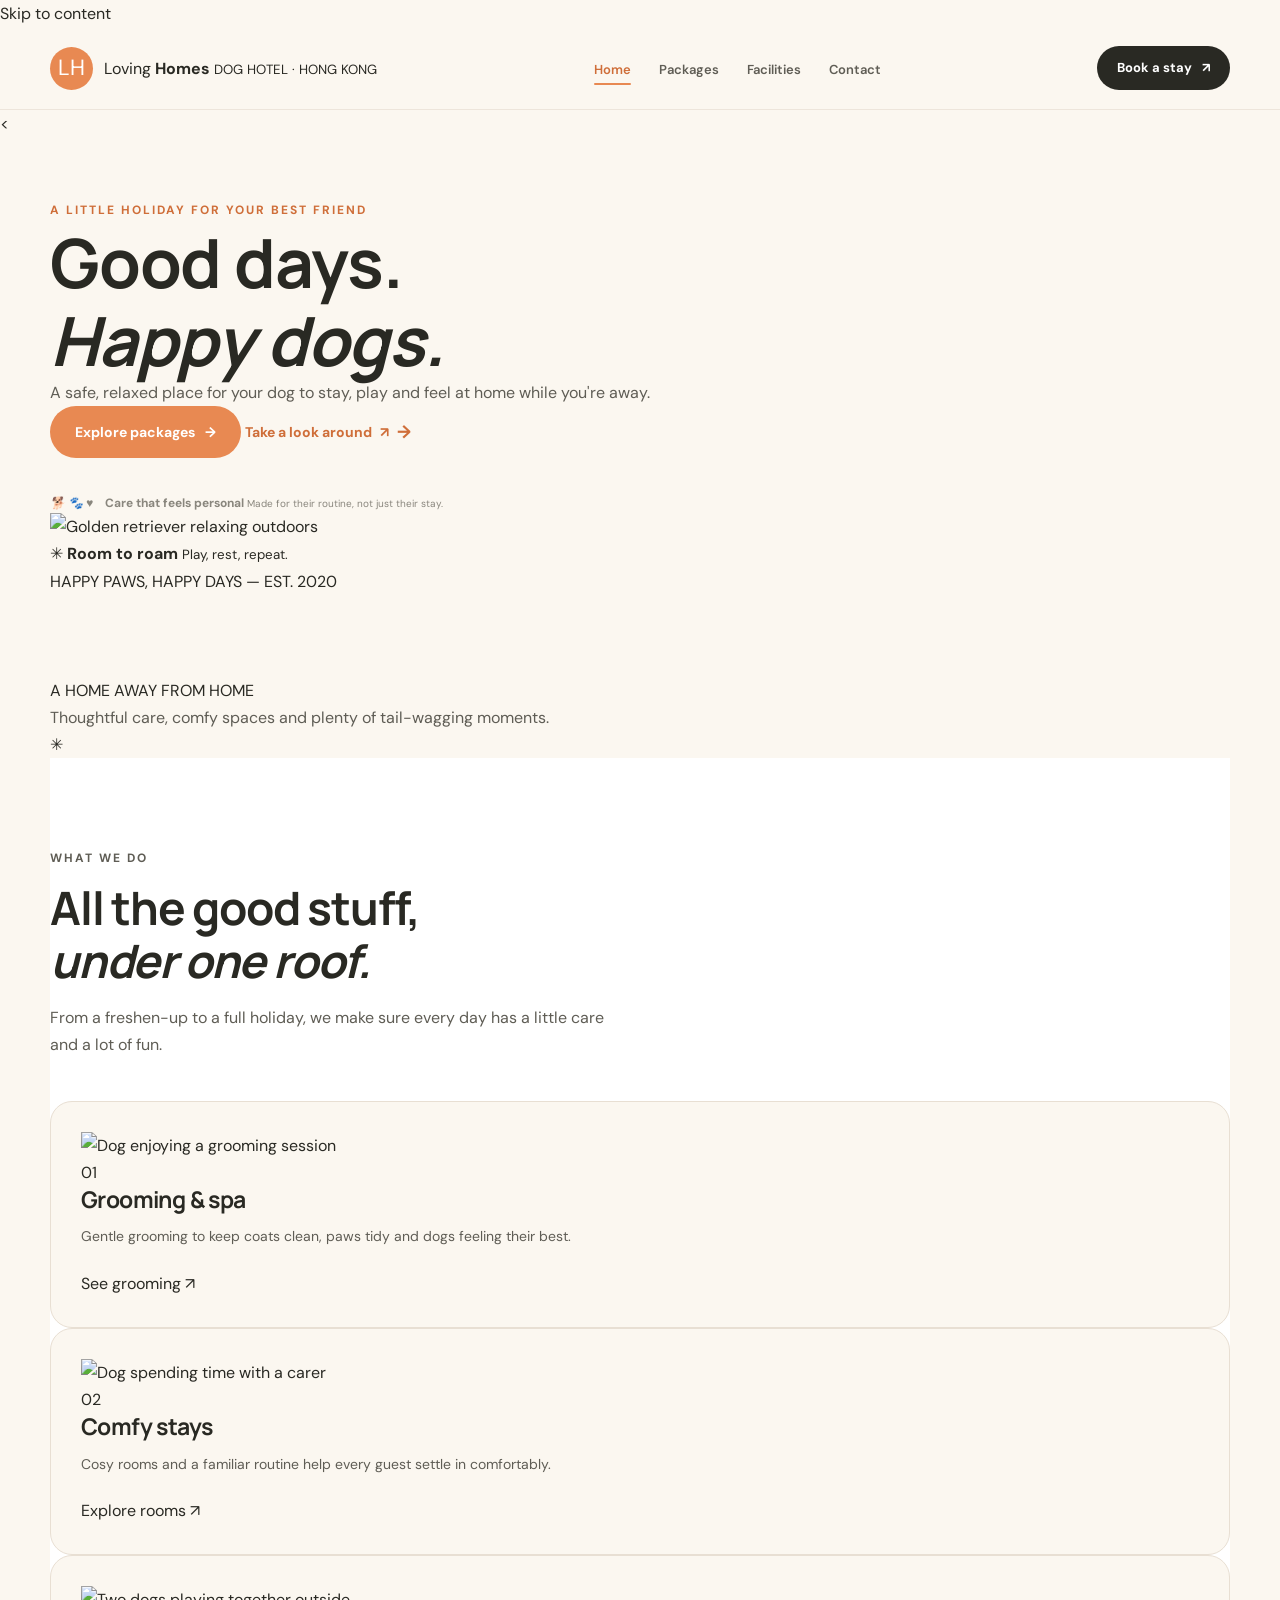
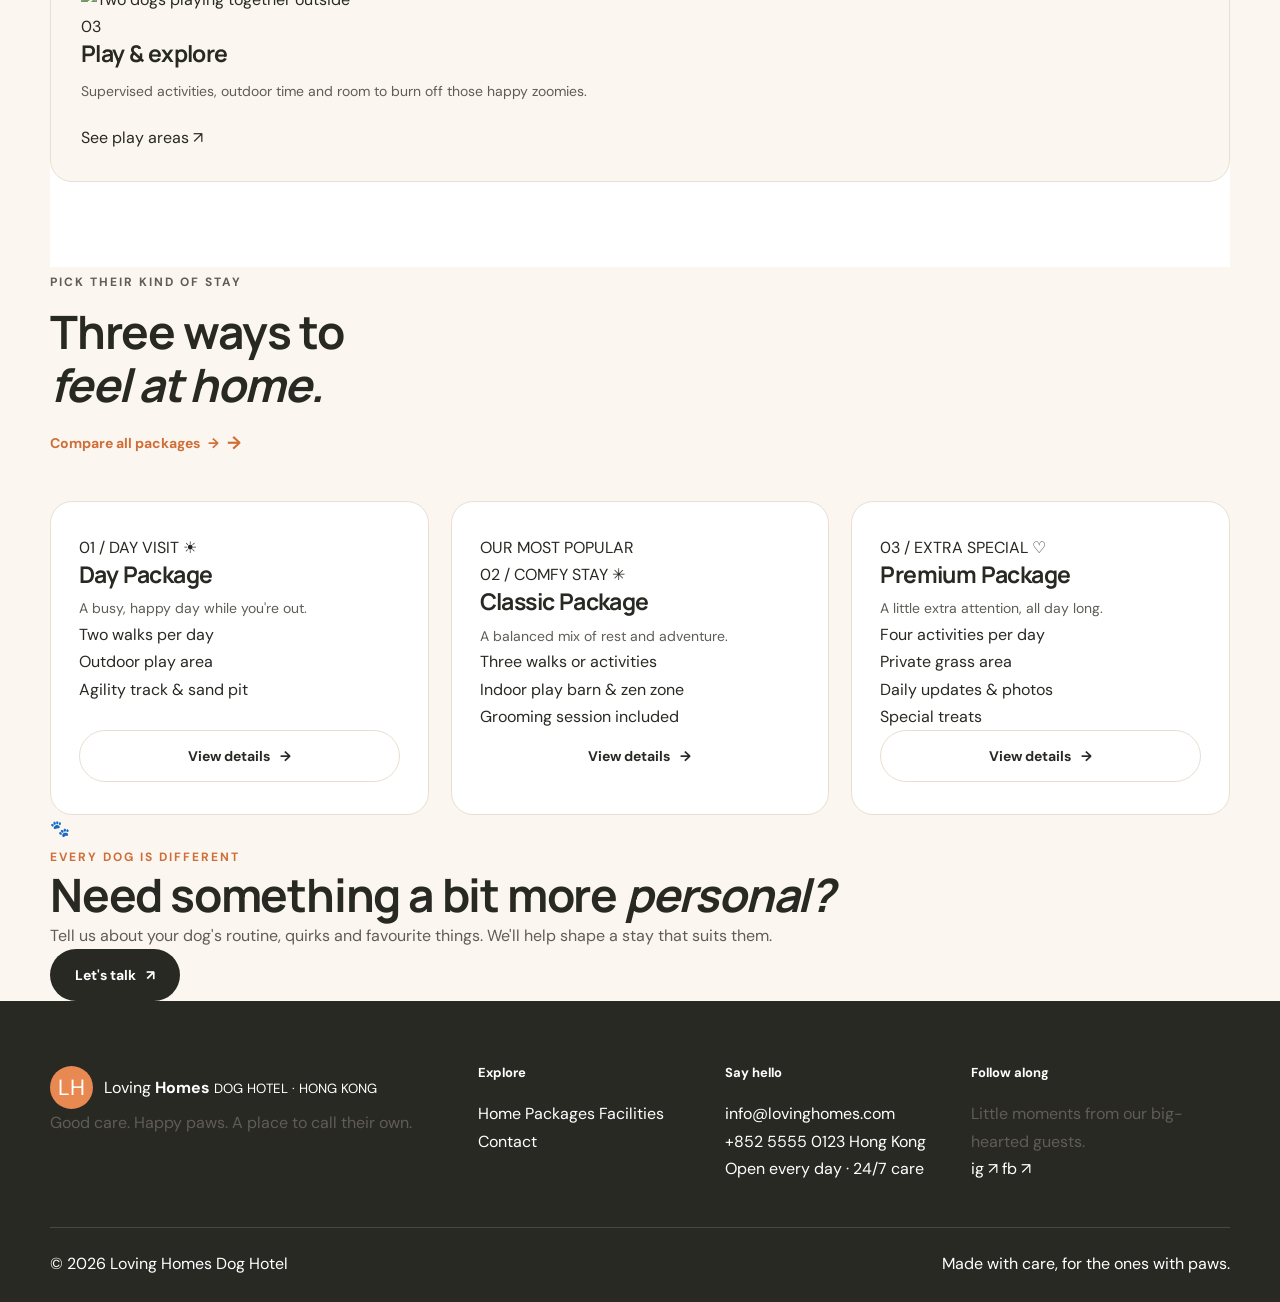
==== index.html @ 7768d205 "Add files via upload" ====
<!DOCTYPE html>
<html lang="en">
<head>
    <meta charset="UTF-8">
    <meta name="viewport" content="width=device-width, initial-scale=1.0">
    <meta name="description" content="Loving Homes is a caring dog hotel in Hong Kong, offering comfortable stays, grooming and play facilities.">

    <title>Loving Homes | Dog Hotel in Hong Kong</title>

    <link rel="preconnect" href="https://fonts.googleapis.com">
    <link rel="preconnect" href="https://fonts.gstatic.com" crossorigin>

    <link href="https://fonts.googleapis.com/css2?family=DM+Sans:wght@400;500;600;700&family=Manrope:wght@500;600;700;800&display=swap" rel="stylesheet">

    <link rel="stylesheet" href="style.css">
    <script src="script.js" defer></script>
</head>

<body>

    <a class="skip-link" href="#main">Skip to content</a>

   
    <header class="site-header">
        <nav class="nav container" aria-label="Main navigation">

            <a class="brand" href="index.html" aria-label="Loving Homes home">
                <span class="brand-mark">LH</span>

                <span>
                    Loving <b>Homes</b>
                    <small>DOG HOTEL · HONG KONG</small>
                </span>
            </a>

            <button
                class="menu-toggle"
                type="button"
                aria-expanded="false"
                aria-controls="nav-links"
                aria-label="Open navigation">

                <span></span>
                <span></span>
                <span></span>

            </button>

            <ul class="nav-links" id="nav-links">
                <li><a class="active" href="index.html">Home</a></li>
                <li><a href="packages.html">Packages</a></li>
                <li><a href="facilities.html">Facilities</a></li>
                <li><a href="contact.html">Contact</a></li>
            </ul>

            <a class="button button-dark nav-cta" href="contact.html#message">
                Book a stay <span aria-hidden="true">↗</span>
            </a>

        </nav>
    </header>


    <main id="main">

        <
        <section class="home-hero container">

            <div class="hero-copy">

                <p class="eyebrow">
                    <span class="eyebrow-dot"></span>
                    A little holiday for your best friend
                </p>

                <h1>
                    Good days.<br>
                    <em>Happy dogs.</em>
                </h1>

                <p class="hero-intro">
                    A safe, relaxed place for your dog to stay, play
                    and feel at home while you're away.
                </p>

                <div class="button-row">

                    <a class="button button-orange" href="packages.html">
                        Explore packages
                        <span aria-hidden="true">→</span>
                    </a>

                    <a class="text-link" href="facilities.html">
                        Take a look around
                        <span aria-hidden="true">↗</span>
                    </a>

                </div>

                <div class="hero-note">

                    <span class="avatar-stack" aria-hidden="true">
                        <i>🐕</i>
                        <i>🐾</i>
                        <i>♥</i>
                    </span>

                    <span>
                        <b>Care that feels personal</b>
                        <small>
                            Made for their routine, not just their stay.
                        </small>
                    </span>

                </div>

            </div>

            <div class="hero-visual">

                <img
                    src="https://images.unsplash.com/photo-1552053831-71594a27632d?auto=format&fit=crop&w=1200&q=85"
                    alt="Golden retriever relaxing outdoors">

                <div class="photo-tag">

                    <span class="tag-icon">✳</span>

                    <span>
                        <b>Room to roam</b>
                        <small>Play, rest, repeat.</small>
                    </span>

                </div>

                <div class="vertical-note">
                    HAPPY PAWS, HAPPY DAYS — EST. 2020
                </div>

            </div>

        </section>


        
        <section class="intro-strip">

            <div class="container strip-inner">

                <span class="strip-label">
                    A HOME AWAY FROM HOME
                </span>

                <p>
                    Thoughtful care, comfy spaces and plenty of
                    tail-wagging moments.
                </p>

                <span class="strip-scribble" aria-hidden="true">✳</span>

            </div>

        </section>


        
        <section class="section container services-section">

            <div class="section-heading">

                <div>
                    <p class="eyebrow">What we do</p>

                    <h2>
                        All the good stuff,<br>
                        <em>under one roof.</em>
                    </h2>
                </div>

                <p class="section-description">
                    From a freshen-up to a full holiday, we make sure
                    every day has a little care and a lot of fun.
                </p>

            </div>


            <div class="service-grid">

                
                <article class="service-card">

                    <div class="service-image">

                        <img
                            src="https://images.unsplash.com/photo-1516734212186-a967f81ad0d7?auto=format&fit=crop&w=800&q=80"
                            alt="Dog enjoying a grooming session"
                            loading="lazy">

                        <span class="number">01</span>

                    </div>

                    <div class="service-copy">

                        <h3>Grooming &amp; spa</h3>

                        <p>
                            Gentle grooming to keep coats clean,
                            paws tidy and dogs feeling their best.
                        </p>

                        <a class="arrow-link" href="facilities.html#grooming">
                            See grooming <span>↗</span>
                        </a>

                    </div>

                </article>


                
                <article class="service-card">

                    <div class="service-image">

                        <img
                            src="https://images.unsplash.com/photo-1601758228041-f3b2795255f1?auto=format&fit=crop&w=800&q=80"
                            alt="Dog spending time with a carer"
                            loading="lazy">

                        <span class="number">02</span>

                    </div>

                    <div class="service-copy">

                        <h3>Comfy stays</h3>

                        <p>
                            Cosy rooms and a familiar routine help
                            every guest settle in comfortably.
                        </p>

                        <a class="arrow-link" href="facilities.html#rooms">
                            Explore rooms <span>↗</span>
                        </a>

                    </div>

                </article>


                
                <article class="service-card">

                    <div class="service-image">

                        <img
                            src="https://images.unsplash.com/photo-1548199973-03cce0bbc87b?auto=format&fit=crop&w=800&q=80"
                            alt="Two dogs playing together outside"
                            loading="lazy">

                        <span class="number">03</span>

                    </div>

                    <div class="service-copy">

                        <h3>Play &amp; explore</h3>

                        <p>
                            Supervised activities, outdoor time and
                            room to burn off those happy zoomies.
                        </p>

                        <a class="arrow-link" href="facilities.html#play">
                            See play areas <span>↗</span>
                        </a>

                    </div>

                </article>

            </div>

        </section>


        
        <section class="package-preview">

            <div class="container">

                <div class="section-heading">

                    <div>
                        <p class="eyebrow">Pick their kind of stay</p>

                        <h2>
                            Three ways to<br>
                            <em>feel at home.</em>
                        </h2>
                    </div>

                    <a class="text-link desktop-link" href="packages.html">
                        Compare all packages <span>→</span>
                    </a>

                </div>


                <div class="package-grid">

                    
                    <article class="package-card">

                        <div class="package-top">
                            <span class="package-type">01 / DAY VISIT</span>
                            <span class="package-icon">☀</span>
                        </div>

                        <h3>Day Package</h3>

                        <p class="package-blurb">
                            A busy, happy day while you're out.
                        </p>

                        <ul>
                            <li>Two walks per day</li>
                            <li>Outdoor play area</li>
                            <li>Agility track &amp; sand pit</li>
                        </ul>

                        <a class="button button-outline" href="packages.html#day">
                            View details <span>→</span>
                        </a>

                    </article>


                    
                    <article class="package-card package-featured">

                        <span class="featured-label">OUR MOST POPULAR</span>

                        <div class="package-top">
                            <span class="package-type">02 / COMFY STAY</span>
                            <span class="package-icon">✳</span>
                        </div>

                        <h3>Classic Package</h3>

                        <p class="package-blurb">
                            A balanced mix of rest and adventure.
                        </p>

                        <ul>
                            <li>Three walks or activities</li>
                            <li>Indoor play barn &amp; zen zone</li>
                            <li>Grooming session included</li>
                        </ul>

                        <a class="button button-light" href="packages.html#classic">
                            View details <span>→</span>
                        </a>

                    </article>


                    
                    <article class="package-card">

                        <div class="package-top">
                            <span class="package-type">03 / EXTRA SPECIAL</span>
                            <span class="package-icon">♡</span>
                        </div>

                        <h3>Premium Package</h3>

                        <p class="package-blurb">
                            A little extra attention, all day long.
                        </p>

                        <ul>
                            <li>Four activities per day</li>
                            <li>Private grass area</li>
                            <li>Daily updates &amp; photos</li>
                            <li>Special treats</li>
                        </ul>

                        <a class="button button-outline" href="packages.html#premium">
                            View details <span>→</span>
                        </a>

                    </article>

                </div>

            </div>

        </section>


        
        <section class="care-band container">

            <div class="care-badge" aria-hidden="true">🐾</div>

            <div>

                <p class="eyebrow">Every dog is different</p>

                <h2>
                    Need something a bit more <em>personal?</em>
                </h2>

                <p>
                    Tell us about your dog's routine, quirks and favourite
                    things. We'll help shape a stay that suits them.
                </p>

            </div>

            <a class="button button-dark" href="contact.html#message">
                Let's talk <span aria-hidden="true">↗</span>
            </a>

        </section>

    </main>


   
    <footer class="site-footer">

        <div class="container footer-main">

            <div class="footer-brand">

                <a class="brand brand-light" href="index.html">
                    <span class="brand-mark">LH</span>

                    <span>
                        Loving <b>Homes</b>
                        <small>DOG HOTEL · HONG KONG</small>
                    </span>
                </a>

                <p>
                    Good care. Happy paws. A place to call their own.
                </p>

            </div>


            <div class="footer-column">

                <h3>Explore</h3>

                <a href="index.html">Home</a>
                <a href="packages.html">Packages</a>
                <a href="facilities.html">Facilities</a>
                <a href="contact.html">Contact</a>

            </div>


            <div class="footer-column">

                <h3>Say hello</h3>

                <a href="mailto:info@lovinghomes.com">
                    info@lovinghomes.com
                </a>

                <a href="tel:+85255550123">
                    +852 5555 0123
                </a>

                <span>Hong Kong</span>
                <span>Open every day · 24/7 care</span>

            </div>


            <div class="footer-column footer-social">

                <h3>Follow along</h3>

                <p>
                    Little moments from our big-hearted guests.
                </p>

                <div>
                    <a href="https://instagram.com"
                       aria-label="Instagram">ig ↗</a>

                    <a href="https://facebook.com"
                       aria-label="Facebook">fb ↗</a>
                </div>

            </div>

        </div>


        <div class="container footer-bottom">

            <span>
                © <span data-year>2026</span> Loving Homes Dog Hotel
            </span>

            <span>
                Made with care, for the ones with paws.
            </span>

        </div>

    </footer>

</body>
</html>
---- style.css ----
:root {
    --cream: #fbf7f0;
    --cream-dark: #f2e9dc;
    --white: #ffffff;
    --orange: #e88952;
    --orange-dark: #cf6e39;
    --peach: #f5d7c2;
    --green: #66765b;
    --green-light: #e8eddf;
    --dark: #292923;
    --text: #5f5d55;
    --muted: #89867d;
    --border: #e8dfd3;

    --font-heading: "Manrope", sans-serif;
    --font-body: "DM Sans", sans-serif;

    --container: 1180px;
    --radius: 22px;
    --radius-small: 12px;

    --shadow: 0 12px 35px rgba(53, 43, 30, 0.07);
}

* {
    box-sizing: border-box;
    margin: 0;
    padding: 0;
}

html {
    scroll-behavior: smooth;
    scroll-padding-top: 100px;
}

body {
    background: var(--cream);
    color: var(--dark);
    font-family: var(--font-body);
    font-size: 16px;
    line-height: 1.7;
    -webkit-font-smoothing: antialiased;
}

img {
    display: block;
    width: 100%;
    max-width: 100%;
    object-fit: cover;
}

a {
    color: inherit;
    text-decoration: none;
}

button,
input,
select,
textarea {
    font: inherit;
}

button,
a {
    -webkit-tap-highlight-color: transparent;
}

button {
    cursor: pointer;
}

ul {
    list-style: none;
}

::selection {
    background: var(--peach);
    color: var(--dark);
}




.container {
    width: min(var(--container), calc(100% - 64px));
    margin-inline: auto;
}

section {
    position: relative;
}

.section {
    padding: 100px 0;
}

.section-small {
    padding: 65px 0;
}

.section-heading {
    max-width: 660px;
    margin-bottom: 42px;
}

.section-heading.center {
    margin-inline: auto;
    text-align: center;
}

.section-heading h2 {
    margin: 12px 0 16px;
}

.section-heading p {
    color: var(--text);
    max-width: 560px;
}

.section-heading.center p {
    margin-inline: auto;
}

.eyebrow {
    display: inline-block;
    color: var(--orange-dark);
    font-size: 12px;
    font-weight: 700;
    letter-spacing: 2px;
    line-height: 1.5;
    text-transform: uppercase;
}

h1,
h2,
h3,
h4 {
    color: var(--dark);
    font-family: var(--font-heading);
    font-weight: 700;
    line-height: 1.15;
    letter-spacing: -1.2px;
}

h1 {
    font-size: clamp(40px, 5.3vw, 70px);
}

h2 {
    font-size: clamp(31px, 3.6vw, 46px);
}

h3 {
    font-size: 23px;
    letter-spacing: -0.6px;
}

p {
    color: var(--text);
}

p + p {
    margin-top: 14px;
}

.text-orange {
    color: var(--orange-dark);
}

.text-green {
    color: var(--green);
}

.text-center {
    text-align: center;
}

.small-text {
    font-size: 13px;
}

.spacer-top {
    margin-top: 30px;
}




.button {
    display: inline-flex;
    align-items: center;
    justify-content: center;
    gap: 10px;
    min-height: 52px;
    padding: 13px 24px;
    border: 1px solid transparent;
    border-radius: 50px;
    font-size: 14px;
    font-weight: 700;
    line-height: 1.3;
    text-align: center;
    transition:
        background 0.25s ease,
        color 0.25s ease,
        border-color 0.25s ease,
        transform 0.25s ease;
}

.button:hover {
    transform: translateY(-2px);
}

.button-dark {
    background: var(--dark);
    color: var(--white);
}

.button-dark:hover {
    background: var(--green);
}

.button-orange {
    background: var(--orange);
    color: var(--white);
}

.button-orange:hover {
    background: var(--orange-dark);
}

.button-outline {
    border-color: var(--border);
    background: transparent;
    color: var(--dark);
}

.button-outline:hover {
    border-color: var(--orange);
    background: var(--white);
}

.button-white {
    background: var(--white);
    color: var(--dark);
}

.button-white:hover {
    background: var(--cream-dark);
}

.text-link {
    display: inline-flex;
    align-items: center;
    gap: 8px;
    color: var(--orange-dark);
    font-size: 14px;
    font-weight: 700;
    transition: gap 0.2s ease;
}

.text-link:hover {
    gap: 13px;
}

.text-link::after {
    content: "→";
    font-size: 18px;
}




.site-header {
    position: sticky;
    z-index: 100;
    top: 0;
    background: rgba(251, 247, 240, 0.96);
    border-bottom: 1px solid rgba(232, 223, 211, 0.75);
    backdrop-filter: blur(14px);
}

.site-header .container {
    min-height: 82px;
    display: flex;
    align-items: center;
    justify-content: space-between;
    gap: 28px;
}

.brand {
    display: inline-flex;
    align-items: center;
    gap: 11px;
    flex-shrink: 0;
}

.brand-mark {
    display: grid;
    place-items: center;
    width: 43px;
    height: 43px;
    border-radius: 50%;
    background: var(--orange);
    color: var(--white);
    font-size: 22px;
}

.brand-text {
    display: flex;
    flex-direction: column;
    line-height: 1.2;
}

.brand-text strong {
    color: var(--dark);
    font-family: var(--font-heading);
    font-size: 19px;
    font-weight: 800;
    letter-spacing: -0.6px;
}

.brand-text small {
    margin-top: 4px;
    color: var(--muted);
    font-size: 10px;
    letter-spacing: 1.2px;
    text-transform: uppercase;
}

.nav {
    display: flex;
    align-items: center;
    gap: 30px;
}

.nav-links {
    display: flex;
    align-items: center;
    gap: 28px;
}

.nav-links a {
    position: relative;
    padding: 8px 0;
    color: var(--text);
    font-size: 13px;
    font-weight: 600;
    transition: color 0.2s ease;
}

.nav-links a:hover,
.nav-links a.active {
    color: var(--orange-dark);
}

.nav-links a.active::after {
    position: absolute;
    right: 0;
    bottom: 1px;
    left: 0;
    height: 2px;
    border-radius: 2px;
    background: var(--orange);
    content: "";
}

.nav-cta {
    min-height: 44px;
    padding: 11px 19px;
    font-size: 13px;
}

.menu-toggle {
    display: none;
    width: 44px;
    height: 44px;
    align-items: center;
    justify-content: center;
    border: 1px solid var(--border);
    border-radius: 50%;
    background: var(--white);
    color: var(--dark);
    font-size: 24px;
}




.home-hero {
    padding: 58px 0 82px;
    overflow: hidden;
}

.home-hero-grid {
    display: grid;
    grid-template-columns: 1.05fr 0.95fr;
    align-items: center;
    gap: 72px;
}

.home-hero-copy {
    padding: 20px 0;
}

.home-hero-copy h1 {
    max-width: 600px;
    margin: 19px 0 22px;
}

.home-hero-copy > p {
    max-width: 490px;
    font-size: 17px;
    line-height: 1.8;
}

.home-hero-actions {
    display: flex;
    align-items: center;
    flex-wrap: wrap;
    gap: 15px;
    margin-top: 30px;
}

.hero-note {
    display: flex;
    align-items: center;
    gap: 12px;
    margin-top: 35px;
}

.hero-note-icon {
    display: grid;
    width: 43px;
    height: 43px;
    flex-shrink: 0;
    place-items: center;
    border-radius: 50%;
    background: var(--green-light);
    font-size: 20px;
}

.hero-note strong {
    display: block;
    color: var(--dark);
    font-size: 13px;
}

.hero-note span {
    display: block;
    color: var(--muted);
    font-size: 12px;
}

.home-hero-image-wrap {
    position: relative;
    min-width: 0;
}

.home-hero-image {
    height: 535px;
    border-radius: 48% 48% 22px 22px;
    background: var(--cream-dark);
}

.home-hero-badge {
    position: absolute;
    right: -20px;
    bottom: 35px;
    max-width: 225px;
    padding: 19px 22px;
    border-radius: 18px;
    background: var(--white);
    box-shadow: var(--shadow);
}

.home-hero-badge strong {
    display: block;
    margin-bottom: 4px;
    font-family: var(--font-heading);
    font-size: 16px;
}

.home-hero-badge span {
    color: var(--text);
    font-size: 12px;
}




.services-section {
    padding: 85px 0;
    background: var(--white);
}

.services-grid {
    display: grid;
    grid-template-columns: repeat(3, minmax(0, 1fr));
    gap: 24px;
}

.service-card {
    padding: 30px;
    border: 1px solid var(--border);
    border-radius: var(--radius);
    background: var(--cream);
    transition: transform 0.25s ease, box-shadow 0.25s ease;
}

.service-card:hover {
    transform: translateY(-5px);
    box-shadow: var(--shadow);
}

.service-icon {
    display: grid;
    width: 55px;
    height: 55px;
    margin-bottom: 22px;
    place-items: center;
    border-radius: 18px;
    background: var(--peach);
    font-size: 25px;
}

.service-card h3 {
    margin-bottom: 12px;
}

.service-card p {
    margin-bottom: 20px;
    font-size: 14px;
    line-height: 1.8;
}




.home-about {
    padding: 100px 0;
}

.home-about-grid {
    display: grid;
    grid-template-columns: 0.95fr 1.05fr;
    align-items: center;
    gap: 75px;
}

.home-about-image {
    height: 470px;
    border-radius: var(--radius);
    background: var(--cream-dark);
}

.home-about-copy h2 {
    margin: 15px 0 22px;
}

.home-about-copy > p {
    margin-bottom: 16px;
}

.check-list {
    display: grid;
    gap: 13px;
    margin: 25px 0 30px;
}

.check-list li {
    display: flex;
    align-items: flex-start;
    gap: 12px;
    color: var(--text);
    font-size: 14px;
}

.check-list li::before {
    display: grid;
    width: 23px;
    height: 23px;
    flex-shrink: 0;
    margin-top: 1px;
    place-items: center;
    border-radius: 50%;
    background: var(--green-light);
    color: var(--green);
    content: "✓";
    font-size: 12px;
    font-weight: 800;
}




.facilities-preview {
    padding: 90px 0;
    background: var(--cream-dark);
}

.facility-preview-grid {
    display: grid;
    grid-template-columns: repeat(3, minmax(0, 1fr));
    gap: 22px;
}

.facility-preview-card {
    overflow: hidden;
    border-radius: var(--radius);
    background: var(--white);
}

.facility-preview-card img {
    height: 240px;
    background: #e5ddd1;
    transition: transform 0.4s ease;
}

.facility-preview-card:hover img {
    transform: scale(1.035);
}

.facility-preview-card .card-copy {
    padding: 23px;
}

.facility-preview-card h3 {
    margin-bottom: 10px;
    font-size: 20px;
}

.facility-preview-card p {
    font-size: 14px;
}




.home-packages {
    padding: 100px 0;
}

.package-grid {
    display: grid;
    grid-template-columns: repeat(3, minmax(0, 1fr));
    align-items: stretch;
    gap: 22px;
}

.package-card {
    position: relative;
    display: flex;
    flex-direction: column;
    padding: 32px 28px;
    border: 1px solid var(--border);
    border-radius: var(--radius);
    background: var(--white);
    transition: transform 0.25s ease, box-shadow 0.25s ease;
}

.package-card:hover {
    transform: translateY(-5px);
    box-shadow: var(--shadow);
}

.package-card.featured {
    border: 2px solid var(--orange);
    background: #fffaf5;
}

.package-tag {
    display: inline-flex;
    align-self: flex-start;
    margin-bottom: 18px;
    padding: 6px 12px;
    border-radius: 30px;
    background: var(--green-light);
    color: var(--green);
    font-size: 11px;
    font-weight: 800;
    letter-spacing: 0.5px;
    text-transform: uppercase;
}

.package-card.featured .package-tag {
    background: var(--peach);
    color: var(--orange-dark);
}

.package-card h3 {
    margin-bottom: 10px;
}

.package-card > p {
    font-size: 14px;
}

.package-price {
    margin: 23px 0;
    color: var(--dark);
    font-family: var(--font-heading);
    font-size: 32px;
    font-weight: 800;
    letter-spacing: -1px;
}

.package-price span {
    color: var(--muted);
    font-family: var(--font-body);
    font-size: 13px;
    font-weight: 400;
    letter-spacing: 0;
}

.package-features {
    display: grid;
    gap: 12px;
    margin: 0 0 28px;
}

.package-features li {
    display: flex;
    gap: 10px;
    color: var(--text);
    font-size: 13px;
}

.package-features li::before {
    color: var(--green);
    content: "✓";
    font-weight: 800;
}

.package-card .button {
    width: 100%;
    margin-top: auto;
}




.page-hero {
    padding: 70px 0 65px;
    overflow: hidden;
    background: var(--cream-dark);
}

.page-hero-grid {
    display: grid;
    grid-template-columns: 1fr 0.85fr;
    align-items: center;
    gap: 65px;
}

.page-hero-copy h1 {
    margin: 16px 0 20px;
}

.page-hero-copy p {
    max-width: 560px;
    font-size: 16px;
}

.page-hero-copy .button {
    margin-top: 27px;
}

.page-hero-image {
    height: 390px;
    border-radius: var(--radius);
    background: #e0d5c6;
}




.package-intro {
    padding: 75px 0 25px;
    text-align: center;
}

.package-intro h2 {
    margin: 13px 0 17px;
}

.package-intro p {
    max-width: 650px;
    margin-inline: auto;
}

.package-page-grid {
    padding: 25px 0 85px;
}

.package-page-grid .package-card {
    padding: 35px;
}

.package-card-image {
    height: 190px;
    margin: -35px -35px 26px;
    width: calc(100% + 70px);
    border-radius: var(--radius) var(--radius) 0 0;
    background: var(--cream-dark);
}

.package-note {
    margin-top: 25px;
    color: var(--muted);
    font-size: 13px;
    text-align: center;
}

.custom-package {
    padding: 65px 0;
    background: var(--green);
}

.custom-package-inner {
    display: flex;
    align-items: center;
    justify-content: space-between;
    gap: 35px;
}

.custom-package h2 {
    max-width: 620px;
    margin: 12px 0;
    color: var(--white);
    font-size: clamp(30px, 3.5vw, 42px);
}

.custom-package p {
    max-width: 600px;
    color: rgba(255, 255, 255, 0.82);
}

.custom-package .eyebrow {
    color: #f4c4a5;
}

.custom-package .button {
    flex-shrink: 0;
}




.facilities-section {
    padding: 45px 0 100px;
}

.facility-list {
    display: grid;
    gap: 70px;
}

.facility-row {
    display: grid;
    grid-template-columns: 1fr 1fr;
    align-items: center;
    gap: 65px;
}

.facility-row-reverse .facility-image {
    order: 2;
}

.facility-row-reverse .facility-copy {
    order: 1;
}

.facility-image {
    height: 370px;
    overflow: hidden;
    border-radius: var(--radius);
    background: var(--cream-dark);
}

.facility-image img {
    height: 100%;
    transition: transform 0.4s ease;
}

.facility-image:hover img {
    transform: scale(1.035);
}

.facility-copy .eyebrow {
    margin-bottom: 14px;
}

.facility-copy h2 {
    margin-bottom: 17px;
    font-size: clamp(29px, 3.1vw, 39px);
}

.facility-copy p {
    margin-bottom: 14px;
}

.facility-feature-row {
    display: flex;
    flex-wrap: wrap;
    gap: 10px;
    margin-top: 22px;
}

.feature-pill {
    padding: 8px 13px;
    border: 1px solid var(--border);
    border-radius: 30px;
    background: var(--white);
    color: var(--text);
    font-size: 12px;
    font-weight: 600;
}




.contact-page-hero {
    padding: 65px 0 55px;
    background: var(--cream-dark);
    text-align: center;
}

.contact-page-hero h1 {
    margin: 13px 0 16px;
}

.contact-page-hero p {
    max-width: 630px;
    margin-inline: auto;
}




.contact-main {
    padding: 70px 0 100px;
}

.contact-grid {
    display: grid;
    grid-template-columns: 1.1fr 0.9fr;
    align-items: start;
    gap: 32px;
}

.contact-form-panel,
.contact-details-panel {
    padding: 36px;
    border: 1px solid var(--border);
    border-radius: var(--radius);
    background: var(--white);
}

.contact-form-panel h2,
.contact-details-panel h2 {
    margin: 10px 0 13px;
    font-size: 30px;
}

.contact-form-panel > p,
.contact-details-panel > p {
    margin-bottom: 26px;
    font-size: 14px;
}

.contact-form {
    display: grid;
    gap: 19px;
}

.form-row {
    display: grid;
    grid-template-columns: 1fr 1fr;
    gap: 16px;
}

.form-group {
    display: flex;
    flex-direction: column;
    gap: 8px;
    min-width: 0;
}

.form-group label {
    color: var(--dark);
    font-size: 13px;
    font-weight: 700;
}

.form-group input,
.form-group select,
.form-group textarea {
    width: 100%;
    min-height: 49px;
    padding: 12px 14px;
    border: 1px solid var(--border);
    border-radius: var(--radius-small);
    outline: none;
    background: var(--cream);
    color: var(--dark);
    font-size: 14px;
    transition: border-color 0.2s ease, box-shadow 0.2s ease;
}

.form-group textarea {
    min-height: 125px;
    resize: vertical;
}

.form-group input::placeholder,
.form-group textarea::placeholder {
    color: #aaa59b;
}

.form-group input:focus,
.form-group select:focus,
.form-group textarea:focus {
    border-color: var(--orange);
    box-shadow: 0 0 0 3px rgba(232, 137, 82, 0.13);
}

.form-group input:invalid:not(:placeholder-shown),
.form-group textarea:invalid:not(:placeholder-shown) {
    border-color: #c65e52;
}

.form-consent {
    display: flex;
    align-items: flex-start;
    gap: 10px;
    color: var(--text);
    font-size: 12px;
}

.form-consent input {
    width: 16px;
    height: 16px;
    flex-shrink: 0;
    margin-top: 4px;
    accent-color: var(--green);
}

.form-submit {
    width: 100%;
    border: 0;
}

.form-feedback {
    padding: 13px 15px;
    border-radius: var(--radius-small);
    background: var(--green-light);
    color: var(--green);
    font-size: 13px;
}

.contact-info-list {
    display: grid;
    gap: 23px;
    margin: 25px 0 30px;
}

.contact-info-item {
    display: flex;
    align-items: flex-start;
    gap: 15px;
}

.contact-info-icon {
    display: grid;
    width: 43px;
    height: 43px;
    flex-shrink: 0;
    place-items: center;
    border-radius: 14px;
    background: var(--peach);
    font-size: 19px;
}

.contact-info-item strong {
    display: block;
    margin-bottom: 3px;
    color: var(--dark);
    font-size: 14px;
}

.contact-info-item p,
.contact-info-item a {
    color: var(--text);
    font-size: 13px;
    overflow-wrap: anywhere;
}

.contact-info-item a:hover {
    color: var(--orange-dark);
}

.contact-details-note {
    padding: 22px;
    border-radius: 16px;
    background: var(--cream);
}

.contact-details-note h3 {
    margin-bottom: 8px;
    font-size: 18px;
}

.contact-details-note p {
    font-size: 13px;
}




.faq-section {
    padding: 80px 0;
    background: var(--white);
}

.faq-grid {
    display: grid;
    grid-template-columns: repeat(2, minmax(0, 1fr));
    gap: 20px;
}

.faq-item {
    padding: 25px;
    border: 1px solid var(--border);
    border-radius: 16px;
    background: var(--cream);
}

.faq-item h3 {
    margin-bottom: 10px;
    font-size: 18px;
}

.faq-item p {
    font-size: 14px;
}




.cta-section {
    padding: 85px 0;
}

.cta-box {
    display: flex;
    align-items: center;
    justify-content: space-between;
    gap: 35px;
    padding: 55px;
    border-radius: 28px;
    background: var(--peach);
}

.cta-copy {
    max-width: 680px;
}

.cta-copy h2 {
    margin: 12px 0 15px;
    font-size: clamp(30px, 3.5vw, 43px);
}

.cta-copy p {
    max-width: 570px;
}

.cta-box .button {
    flex-shrink: 0;
}




.site-footer {
    padding: 65px 0 25px;
    background: var(--dark);
    color: var(--white);
}

.footer-main {
    display: grid;
    grid-template-columns: 1.5fr 0.8fr 0.8fr 1fr;
    gap: 40px;
    padding-bottom: 45px;
}

.footer-brand .brand-text strong {
    color: var(--white);
}

.footer-brand .brand-text small {
    color: #c0bdb3;
}

.footer-description {
    max-width: 300px;
    margin-top: 20px;
    color: #c0bdb3;
    font-size: 13px;
}

.footer-column h3 {
    margin-bottom: 19px;
    color: var(--white);
    font-family: var(--font-body);
    font-size: 13px;
    font-weight: 700;
    letter-spacing: 0;
}

.footer-links {
    display: grid;
    gap: 11px;
}

.footer-links a,
.footer-links li {
    color: #c0bdb3;
    font-size: 13px;
    overflow-wrap: anywhere;
    transition: color 0.2s ease;
}

.footer-links a:hover {
    color: var(--peach);
}

.footer-bottom {
    display: flex;
    align-items: center;
    justify-content: space-between;
    gap: 20px;
    padding-top: 22px;
    border-top: 1px solid rgba(255, 255, 255, 0.15);
}

.footer-bottom p {
    color: #aaa79e;
    font-size: 12px;
}

.footer-bottom-links {
    display: flex;
    flex-wrap: wrap;
    gap: 20px;
}

.footer-bottom-links a {
    color: #c0bdb3;
    font-size: 12px;
}

.footer-bottom-links a:hover {
    color: var(--white);
}




[hidden] {
    display: none !important;
}

:focus-visible {
    outline: 3px solid rgba(232, 137, 82, 0.7);
    outline-offset: 4px;
}

hr {
    height: 1px;
    border: 0;
    background: var(--border);
}

@media (prefers-reduced-motion: reduce) {
    *,
    *::before,
    *::after {
        scroll-behavior: auto !important;
        transition-duration: 0.01ms !important;
        animation-duration: 0.01ms !important;
    }
}




@media (max-width: 1000px) {
    .container {
        width: min(100% - 44px, var(--container));
    }

    .nav-links {
        gap: 17px;
    }

    .nav {
        gap: 18px;
    }

    .home-hero-grid {
        gap: 38px;
    }

    .home-hero-image {
        height: 450px;
    }

    .home-about-grid {
        gap: 42px;
    }

    .page-hero-grid {
        gap: 38px;
    }

    .facility-row {
        gap: 38px;
    }

    .footer-main {
        grid-template-columns: 1.3fr 1fr 1fr;
        gap: 32px;
    }

    .footer-brand {
        grid-column: 1 / -1;
    }

    .footer-description {
        max-width: 450px;
    }
}




@media (max-width: 760px) {
    .container {
        width: calc(100% - 36px);
    }

    .section {
        padding: 70px 0;
    }

    .section-small {
        padding: 48px 0;
    }

    .site-header .container {
        min-height: 72px;
    }

    .menu-toggle {
        display: inline-flex;
    }

    .nav {
        gap: 0;
    }

    .nav-links {
        position: absolute;
        top: calc(100% + 1px);
        right: 0;
        left: 0;
        display: none;
        align-items: stretch;
        gap: 0;
        padding: 12px 22px 20px;
        border-bottom: 1px solid var(--border);
        background: var(--cream);
        box-shadow: 0 12px 20px rgba(53, 43, 30, 0.06);
    }

    .nav-links.is-open {
        display: flex;
        flex-direction: column;
    }

    .nav-links a {
        display: block;
        padding: 13px 4px;
        border-bottom: 1px solid var(--border);
    }

    .nav-links a.active::after {
        display: none;
    }

    .nav-cta {
        display: none;
    }

    .home-hero {
        padding: 38px 0 60px;
    }

    .home-hero-grid,
    .home-about-grid,
    .page-hero-grid {
        grid-template-columns: 1fr;
        gap: 35px;
    }

    .home-hero-copy {
        padding: 0;
    }

    .home-hero-copy h1 {
        font-size: clamp(39px, 10vw, 58px);
    }

    .home-hero-copy > p {
        font-size: 15px;
    }

    .home-hero-image {
        height: 380px;
        border-radius: 38% 38% 18px 18px;
    }

    .home-hero-badge {
        right: 10px;
        bottom: 18px;
    }

    .services-section,
    .facilities-preview {
        padding: 65px 0;
    }

    .services-grid,
    .facility-preview-grid,
    .package-grid {
        grid-template-columns: 1fr;
        gap: 18px;
    }

    .service-card {
        padding: 25px;
    }

    .home-about-image {
        height: 340px;
    }

    .section-heading {
        margin-bottom: 30px;
    }

    .facility-preview-card img {
        height: 250px;
    }

    .package-card {
        padding: 28px;
    }

    .page-hero {
        padding: 48px 0;
    }

    .page-hero-image {
        height: 310px;
    }

    .package-intro {
        padding: 55px 0 20px;
    }

    .package-page-grid {
        padding: 20px 0 60px;
    }

    .package-page-grid .package-card {
        padding: 28px;
    }

    .package-card-image {
        margin: -28px -28px 23px;
        width: calc(100% + 56px);
    }

    .custom-package-inner {
        align-items: flex-start;
        flex-direction: column;
        gap: 25px;
    }

    .custom-package {
        padding: 55px 0;
    }

    .facilities-section {
        padding: 30px 0 65px;
    }

    .facility-list {
        gap: 48px;
    }

    .facility-row {
        grid-template-columns: 1fr;
        gap: 23px;
    }

    .facility-row-reverse .facility-image,
    .facility-row-reverse .facility-copy {
        order: initial;
    }

    .facility-image {
        height: 300px;
    }

    .facility-copy h2 {
        font-size: 31px;
    }

    .contact-page-hero {
        padding: 48px 0;
    }

    .contact-main {
        padding: 45px 0 65px;
    }

    .contact-grid {
        grid-template-columns: 1fr;
        gap: 22px;
    }

    .contact-form-panel,
    .contact-details-panel {
        padding: 25px;
    }

    .form-row {
        grid-template-columns: 1fr;
        gap: 19px;
    }

    .faq-section {
        padding: 60px 0;
    }

    .faq-grid {
        grid-template-columns: 1fr;
    }

    .cta-section {
        padding: 60px 0;
    }

    .cta-box {
        align-items: flex-start;
        flex-direction: column;
        padding: 32px 25px;
        gap: 24px;
    }

    .footer-main {
        grid-template-columns: 1fr 1fr;
        gap: 32px 22px;
    }

    .footer-brand {
        grid-column: 1 / -1;
    }

    .footer-bottom {
        align-items: flex-start;
        flex-direction: column;
    }
}




@media (max-width: 420px) {
    .container {
        width: calc(100% - 28px);
    }

    h1 {
        font-size: 38px;
    }

    h2 {
        font-size: 30px;
    }

    .brand-mark {
        width: 38px;
        height: 38px;
    }

    .brand-text strong {
        font-size: 17px;
    }

    .home-hero-actions {
        align-items: stretch;
        flex-direction: column;
    }

    .home-hero-actions .button {
        width: 100%;
    }

    .home-hero-image {
        height: 310px;
    }

    .home-hero-badge {
        right: 7px;
        bottom: 12px;
        max-width: 195px;
        padding: 14px 16px;
    }

    .page-hero-image {
        height: 250px;
    }

    .facility-image {
        height: 250px;
    }

    .contact-form-panel,
    .contact-details-panel {
        padding: 20px;
    }

    .footer-main {
        grid-template-columns: 1fr;
    }

    .footer-brand {
        grid-column: auto;
    }

    .footer-bottom-links {
        gap: 12px;
    }
}
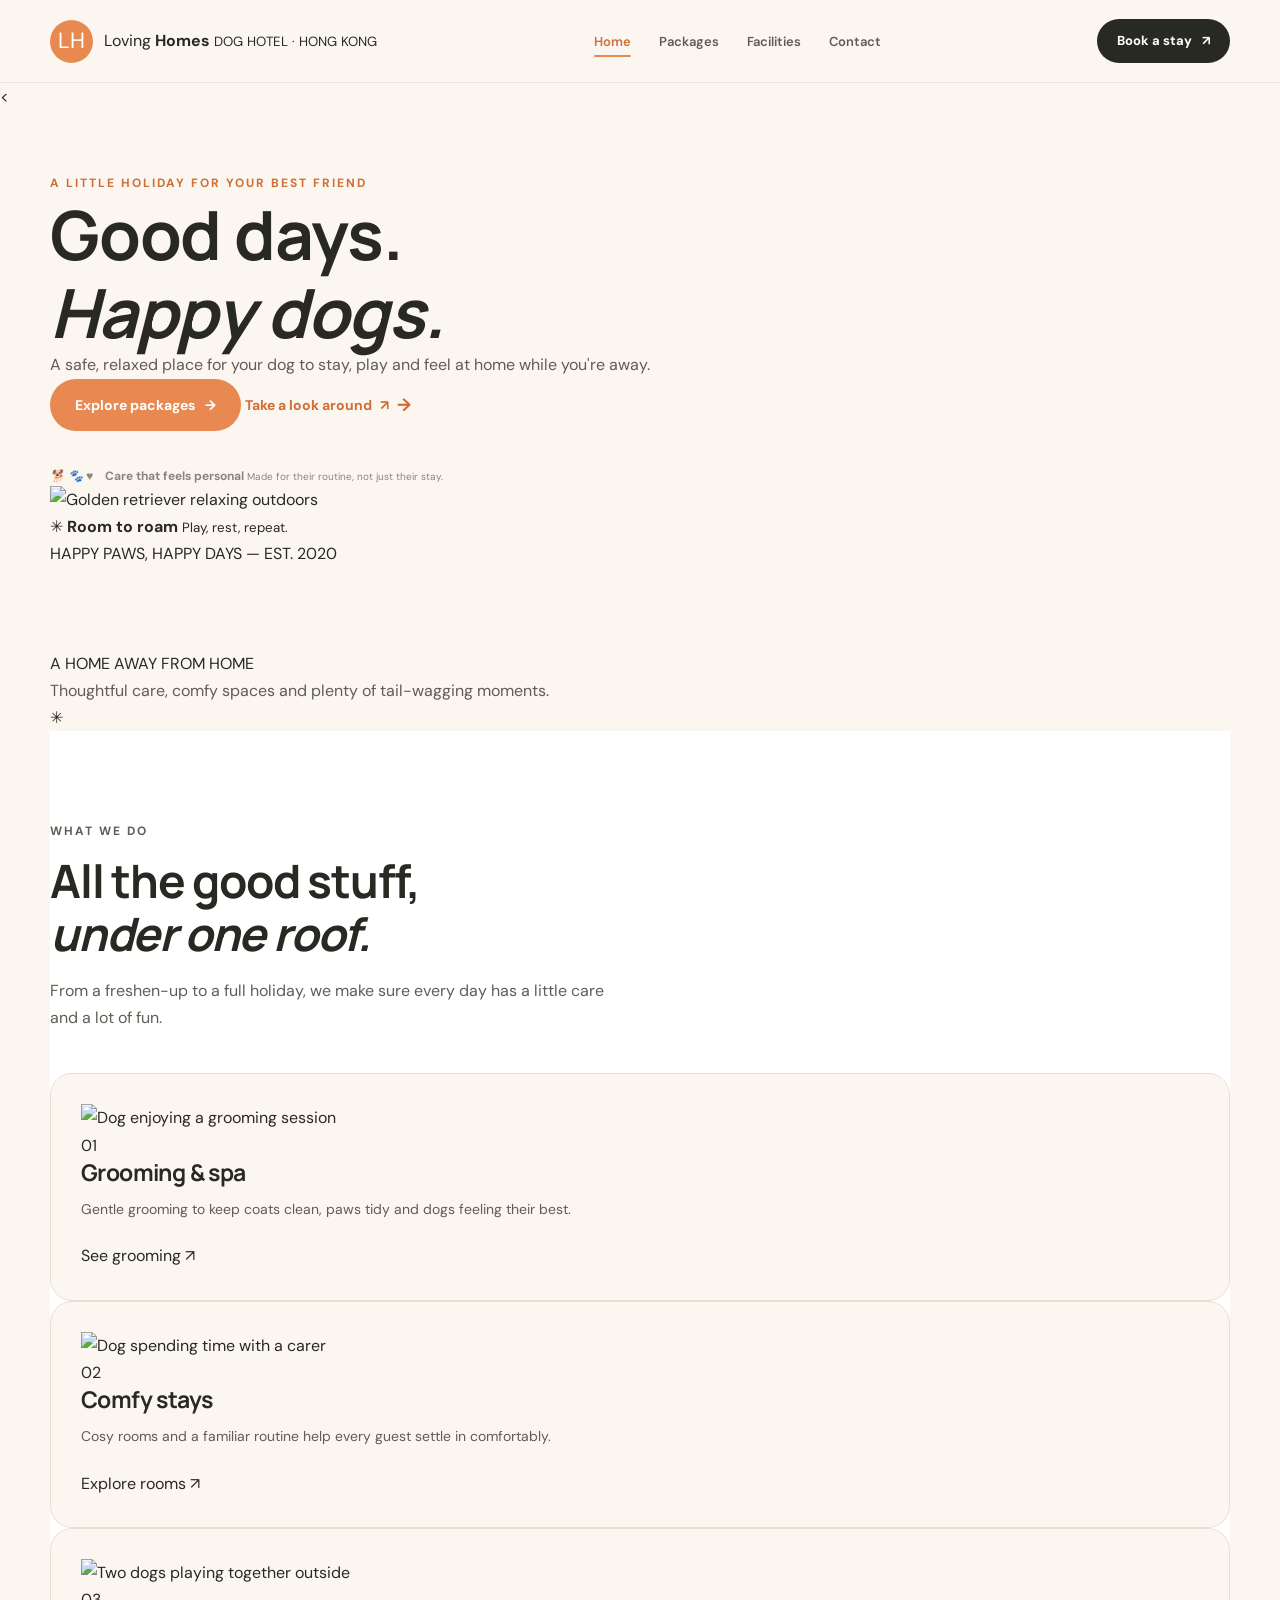
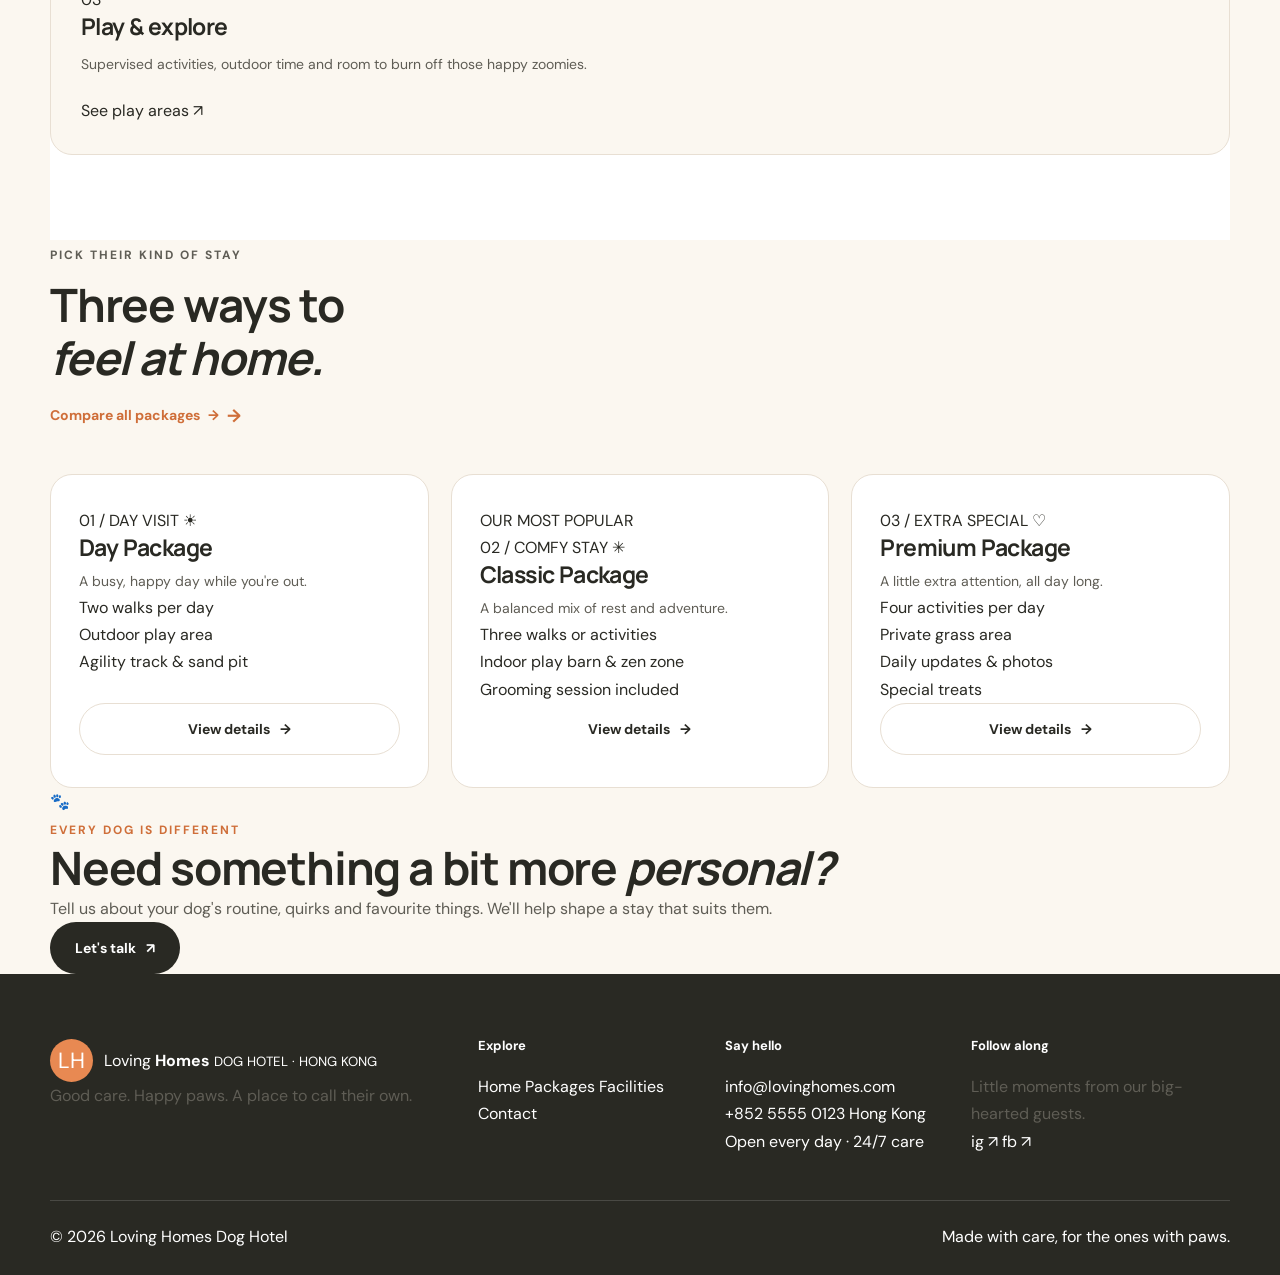
==== commit d221df89: "Update index.html" ====
--- a/index.html
+++ b/index.html
@@ -17,9 +17,6 @@
 </head>
 
 <body>
-
-    <a class="skip-link" href="#main">Skip to content</a>
-
    
     <header class="site-header">
         <nav class="nav container" aria-label="Main navigation">
